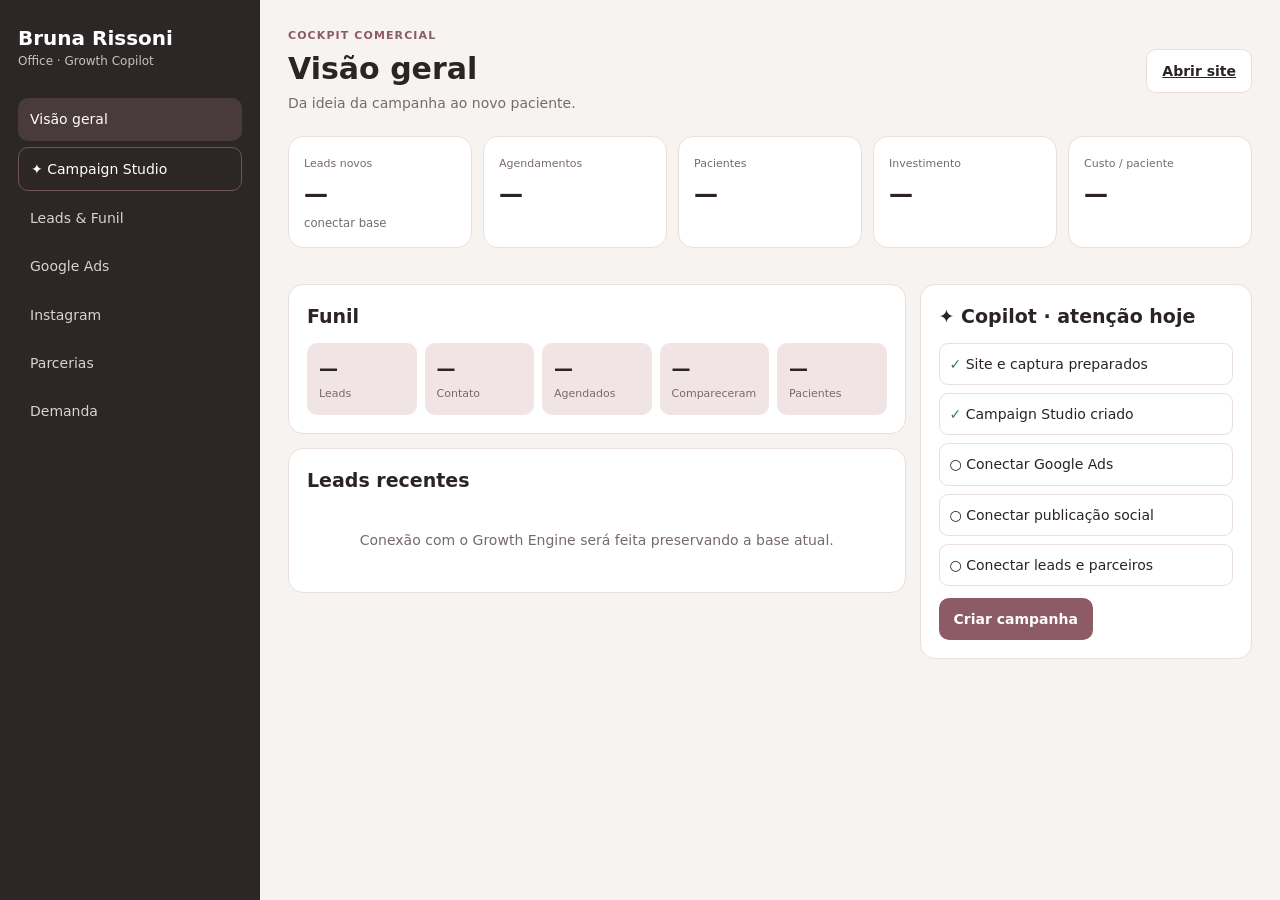
==== office.html @ b515a42c "Add campaign studio for Google Ads and Instagram" ====
<!doctype html><html lang="pt-BR"><head><meta charset="utf-8"><meta name="viewport" content="width=device-width,initial-scale=1"><meta name="robots" content="noindex,nofollow"><title>Bruna Office | Growth Copilot</title><style>:root{--bg:#f7f3f1;--ink:#2b2423;--muted:#766b68;--line:#eadfdb;--accent:#8c5b66;--soft:#f1e4e4;--ok:#3f765c;--dark:#2d2626}*{box-sizing:border-box}body{margin:0;background:var(--bg);color:var(--ink);font:14px/1.45 system-ui,-apple-system,Segoe UI,sans-serif}button,input,select,textarea,a{font:inherit}.layout{display:grid;grid-template-columns:260px 1fr;min-height:100vh}.side{background:var(--dark);color:#fff;padding:24px 18px}.brand{font-size:20px;font-weight:800}.brand small{display:block;color:#cdbfbc;font-size:12px;font-weight:500}.nav{display:grid;gap:6px;margin-top:28px}.nav button{border:0;background:transparent;color:#ddd1ce;text-align:left;padding:11px 12px;border-radius:10px;cursor:pointer}.nav button.active,.nav button:hover{background:#493b3d;color:#fff}.nav .ai{border:1px solid #6d5359;color:#fff}.main{padding:28px;min-width:0}.top{display:flex;justify-content:space-between;gap:16px;align-items:center}.eyebrow{color:var(--accent);font-size:11px;font-weight:800;text-transform:uppercase;letter-spacing:.1em}h1{font-size:30px;margin:3px 0}h2{font-size:19px;margin:0 0 12px}h3{font-size:15px;margin:0 0 7px}.muted{color:var(--muted)}.btn{border:0;border-radius:10px;background:var(--accent);color:#fff;padding:11px 15px;font-weight:750;cursor:pointer}.btn.secondary{background:#fff;color:var(--ink);border:1px solid var(--line)}.btn:disabled{opacity:.5}.tab{display:none}.tab.active{display:block}.cards{display:grid;grid-template-columns:repeat(5,1fr);gap:11px;margin:22px 0}.card,.panel{background:#fff;border:1px solid var(--line);border-radius:15px}.card{padding:15px}.card span{font-size:11px;color:var(--muted)}.card strong{display:block;font-size:24px;margin-top:5px}.panel{padding:18px;margin:14px 0}.grid{display:grid;grid-template-columns:1.3fr .7fr;gap:14px}.funnel{display:grid;grid-template-columns:repeat(5,1fr);gap:8px}.stage{background:var(--soft);padding:12px;border-radius:10px}.stage strong{display:block;font-size:19px}.stage span{font-size:11px;color:var(--muted)}.check{display:grid;gap:8px}.check div{padding:10px;border:1px solid var(--line);border-radius:9px}.check b{color:var(--ok)}.actions{display:flex;gap:8px;flex-wrap:wrap;margin-top:12px}.hero{padding:22px;border-radius:17px;background:#352d2d;color:#fff;margin:22px 0 14px}.hero h2{font-size:26px;margin:5px 0}.hero p{color:#d8cecc;max-width:850px}.quick{display:grid;grid-template-columns:repeat(3,1fr);gap:10px}.quick button{padding:15px;text-align:left;background:#fff;border:1px solid var(--line);border-radius:12px;cursor:pointer}.quick button:hover{border-color:var(--accent)}.quick strong,.quick span{display:block}.quick span{font-size:11px;color:var(--muted);margin-top:4px}.formgrid{display:grid;grid-template-columns:1fr 1fr;gap:10px}.formgrid label{font-size:11px;color:var(--muted)}input,select,textarea{width:100%;margin-top:4px;padding:10px;border:1px solid var(--line);border-radius:8px;background:#fff}textarea{min-height:82px}.output{display:none;margin-top:14px}.output.show{display:block}.plan{display:grid;grid-template-columns:repeat(3,1fr);gap:9px}.plan>div{padding:12px;border:1px solid var(--line);border-radius:10px}.plan small{display:block;color:var(--muted)}.notice{padding:11px;border-left:3px solid var(--accent);background:#faf6f5;margin-top:12px}.channel-grid{display:grid;grid-template-columns:1fr 1fr;gap:14px}.channel{border:1px solid var(--line);border-radius:14px;padding:16px;background:#fff}.channel .icon{font-size:24px}.creative-preview{aspect-ratio:1/1;border-radius:15px;background:linear-gradient(145deg,#f3dfdf,#fff8f5);display:grid;place-items:center;padding:28px;text-align:center;margin-top:12px;border:1px solid #e5d4d1}.creative-preview strong{font-family:Georgia,serif;font-size:28px;color:#69494f}.creative-preview small{display:block;margin-top:10px;color:#7d6765}.formats{display:flex;gap:7px;flex-wrap:wrap;margin:10px 0}.pill{padding:6px 9px;background:var(--soft);border-radius:999px;font-size:11px}.table{overflow:auto}.table table{width:100%;border-collapse:collapse;min-width:680px}.table th,.table td{text-align:left;padding:10px 7px;border-bottom:1px solid var(--line);font-size:12px}.table th{font-size:10px;text-transform:uppercase;color:var(--muted)}.empty{text-align:center;color:var(--muted);padding:24px}.guard{font-size:11px;color:var(--muted);margin-top:9px}@media(max-width:900px){.layout{grid-template-columns:1fr}.side{padding:15px}.nav{grid-template-columns:repeat(3,1fr);margin-top:14px}.main{padding:18px}.cards{grid-template-columns:repeat(2,1fr)}.grid,.channel-grid{grid-template-columns:1fr}.funnel,.quick{grid-template-columns:repeat(2,1fr)}}@media(max-width:520px){.nav,.quick,.formgrid,.plan,.cards{grid-template-columns:1fr}.top{align-items:flex-start;flex-direction:column}}</style></head><body><div class="layout"><aside class="side"><div class="brand">Bruna Rissoni<small>Office · Growth Copilot</small></div><nav class="nav"><button class="active" data-tab="overview">Visão geral</button><button class="ai" data-tab="studio">✦ Campaign Studio</button><button data-tab="leads">Leads & Funil</button><button data-tab="ads">Google Ads</button><button data-tab="social">Instagram</button><button data-tab="partners">Parcerias</button><button data-tab="demand">Demanda</button></nav></aside><main class="main"><header class="top"><div><div class="eyebrow">Cockpit comercial</div><h1 id="title">Visão geral</h1><div class="muted">Da ideia da campanha ao novo paciente.</div></div><a class="btn secondary" href="/">Abrir site</a></header><section id="overview" class="tab active"><div class="cards"><div class="card"><span>Leads novos</span><strong>—</strong><small class="muted">conectar base</small></div><div class="card"><span>Agendamentos</span><strong>—</strong></div><div class="card"><span>Pacientes</span><strong>—</strong></div><div class="card"><span>Investimento</span><strong>—</strong></div><div class="card"><span>Custo / paciente</span><strong>—</strong></div></div><div class="grid"><div><section class="panel"><h2>Funil</h2><div class="funnel"><div class="stage"><strong>—</strong><span>Leads</span></div><div class="stage"><strong>—</strong><span>Contato</span></div><div class="stage"><strong>—</strong><span>Agendados</span></div><div class="stage"><strong>—</strong><span>Compareceram</span></div><div class="stage"><strong>—</strong><span>Pacientes</span></div></div></section><section class="panel"><h2>Leads recentes</h2><div class="empty">Conexão com o Growth Engine será feita preservando a base atual.</div></section></div><aside><section class="panel"><h2>✦ Copilot · atenção hoje</h2><div class="check"><div><b>✓</b> Site e captura preparados</div><div><b>✓</b> Campaign Studio criado</div><div>○ Conectar Google Ads</div><div>○ Conectar publicação social</div><div>○ Conectar leads e parceiros</div></div><div class="actions"><button class="btn" data-go="studio">Criar campanha</button></div></section></aside></div></section><section id="studio" class="tab"><div class="hero"><div class="eyebrow">MODO aplicada ao consultório</div><h2>Bruna diz o que quer. O Office prepara a campanha inteira.</h2><p>Um único briefing gera a estratégia para Google Search e o pacote criativo para Instagram. Ela revisa tudo em linguagem simples antes de publicar.</p></div><div class="quick"><button data-template="patients"><strong>Quero novos pacientes</strong><span>Aquisição local contínua.</span></button><button data-template="slots"><strong>Quero preencher a agenda</strong><span>Campanha para horários disponíveis.</span></button><button data-template="authority"><strong>Quero fortalecer minha presença</strong><span>Conteúdo e criativos para Instagram.</span></button></div><section class="panel"><h2>1. Conte ao Copilot o objetivo</h2><div class="formgrid"><label>Objetivo<select id="goal"><option>Conseguir novos pacientes</option><option>Gerar pedidos de agendamento</option><option>Preencher horários disponíveis</option><option>Fortalecer presença no Instagram</option></select></label><label>Serviço<select id="service"><option>Acupuntura em Santos</option><option>Atendimento integrativo</option><option>Saúde da Mulher</option></select></label><label>Orçamento Google Ads por dia<input id="budget" type="number" min="5" value="30"></label><label>Região<input value="Santos - SP" readonly></label><label style="grid-column:1/-1">Contexto opcional<textarea id="context" placeholder="Ex.: quero ocupar terça e quinta à tarde; quero divulgar avaliação; quero conteúdo educativo esta semana..."></textarea></label></div><div class="actions"><button class="btn" id="generate">✦ Preparar campanha completa</button></div><div class="output" id="output"><div class="channel-grid"><article class="channel"><div class="icon">G</div><h2>Google Search</h2><div class="plan"><div><small>Estrutura</small><strong>3 grupos por intenção</strong></div><div><small>Região</small><strong>Santos</strong></div><div><small>Orçamento</small><strong id="outBudget">R$ 30/dia</strong></div></div><h3 style="margin-top:14px">Sugestão inicial</h3><div class="check"><div><b>Grupo 1</b> · acupuntura Santos / acupunturista Santos</div><div><b>Grupo 2</b> · consulta / agendamento de acupuntura</div><div><b>Grupo 3</b> · intenção local “perto de mim”</div><div>Negativas iniciais + revisão de termos antes de escalar</div></div><div class="notice"><strong>Anúncio sugerido:</strong><br>Acupuntura em Santos | Atendimento com Bruna Rissoni<br><span class="muted">Atendimento presencial, individualizado e acolhedor. Fale pelo WhatsApp e consulte horários.</span></div><div class="actions"><button class="btn secondary" disabled>Conectar Google Ads para publicar</button></div></article><article class="channel"><div class="icon">◎</div><h2>Instagram Creative Pack</h2><div class="formats"><span class="pill">Feed 1080×1080</span><span class="pill">Story 1080×1920</span><span class="pill">Reels cover</span><span class="pill">Legenda</span></div><div class="creative-preview"><div><strong id="creativeTitle">Seu cuidado merece atenção por inteiro.</strong><small>Bruna Rissoni · Acupuntura e Fisioterapia · Santos</small></div></div><h3 style="margin-top:14px">Legenda sugerida</h3><p id="caption">Um cuidado individualizado começa pela escuta. Conheça o atendimento presencial de acupuntura em Santos e fale comigo para saber sobre horários.</p><div class="actions"><button class="btn secondary" id="regen">Gerar outra ideia</button><button class="btn secondary" disabled>Gerar imagem com IA</button><button class="btn secondary" disabled>Publicar no Instagram</button></div><div class="guard">Geração/publicação será conectada ao provedor de imagem e à conta social. Nenhuma peça é publicada automaticamente sem revisão.</div></article></div><div class="notice"><b>Pré-voo:</b> linguagem sem promessa de cura; localização definida; CTA e landing preparados; conversões e contas externas ainda precisam ser conectadas antes de publicação.</div></div></section></section><section id="leads" class="tab"><div class="cards"><div class="card"><span>Novo</span><strong>—</strong></div><div class="card"><span>Contato</span><strong>—</strong></div><div class="card"><span>Agendado</span><strong>—</strong></div><div class="card"><span>Compareceu</span><strong>—</strong></div><div class="card"><span>Paciente</span><strong>—</strong></div></div><div class="panel"><h2>Leads & Funil</h2><div class="table"><table><thead><tr><th>Lead</th><th>Origem</th><th>Campanha</th><th>Entrada</th><th>Status</th><th>Ação</th></tr></thead><tbody><tr><td colspan="6" class="empty">Próxima conexão: base atual + novos formulários do site.</td></tr></tbody></table></div></div></section><section id="ads" class="tab"><div class="panel"><h2>Google Ads</h2><p class="muted">Criação assistida, campanhas, grupos, palavras-chave, negativas, anúncios, orçamento, termos de pesquisa e conversões.</p><div class="actions"><button class="btn" data-go="studio">Criar campanha com Copilot</button><button class="btn secondary" disabled>Conectar Google Ads</button></div><div class="empty">Nenhuma conta conectada ainda — sem métricas inventadas.</div></div></section><section id="social" class="tab"><div class="panel"><h2>Instagram Studio</h2><p class="muted">Planejamento e geração de peças para feed, stories e capas de Reels, com copy, CTA e variações.</p><div class="quick"><button data-go="studio"><strong>Criar campanha</strong><span>Google + Instagram no mesmo briefing.</span></button><button data-go="studio"><strong>Criar conteúdo</strong><span>Peça educativa ou institucional.</span></button><button data-go="studio"><strong>Preencher agenda</strong><span>Criativos orientados a disponibilidade.</span></button></div><div class="notice">Próxima conexão: geração real de imagem + publicação social. O Studio já separa criação, revisão e publicação para a Bruna manter controle.</div></div></section><section id="partners" class="tab"><div class="panel"><h2>Parcerias locais</h2><p class="muted">Preservaremos o canal que já funcionou: descoberta, contato, resposta, reunião e parceria ativa.</p><div class="empty">Próxima conexão: base existente de parceiros.</div></div></section><section id="demand" class="tab"><div class="panel"><h2>Demand Intelligence</h2><p class="muted">Sinais agregados orientam Search, conteúdo e páginas sem identificar pessoas por condições de saúde.</p><div class="check"><div><b>Alta intenção</b> · acupuntura Santos</div><div><b>Alta intenção</b> · acupunturista Santos</div><div><b>Comercial</b> · consulta acupuntura Santos</div><div><b>Local</b> · acupunturista perto de mim</div></div></div></section></main></div><script>const labels={overview:'Visão geral',studio:'Campaign Studio',leads:'Leads & Funil',ads:'Google Ads',social:'Instagram Studio',partners:'Parcerias',demand:'Demand Intelligence'};function go(id){document.querySelectorAll('[data-tab]').forEach(x=>x.classList.toggle('active',x.dataset.tab===id));document.querySelectorAll('.tab').forEach(x=>x.classList.toggle('active',x.id===id));document.getElementById('title').textContent=labels[id]||id;scrollTo(0,0)}document.querySelectorAll('[data-tab]').forEach(b=>b.onclick=()=>go(b.dataset.tab));document.querySelectorAll('[data-go]').forEach(b=>b.onclick=()=>go(b.dataset.go));document.querySelectorAll('[data-template]').forEach(b=>b.onclick=()=>{go('studio');const t=b.dataset.template;if(t==='slots')document.getElementById('goal').selectedIndex=2;if(t==='authority')document.getElementById('goal').selectedIndex=3});document.getElementById('generate').onclick=()=>{document.getElementById('outBudget').textContent='R$ '+(document.getElementById('budget').value||30)+'/dia';document.getElementById('output').classList.add('show');document.getElementById('output').scrollIntoView({behavior:'smooth'})};const ideas=[['Seu cuidado merece atenção por inteiro.','Um cuidado individualizado começa pela escuta. Conheça o atendimento presencial de acupuntura em Santos e fale comigo para saber sobre horários.'],['Mais equilíbrio começa com um cuidado individual.','Acupuntura e recursos da Medicina Tradicional Chinesa em um atendimento pensado para cada pessoa. Atendimento presencial em Santos.'],['Um momento de cuidado para você.','Há mais de 15 anos unindo Fisioterapia e Medicina Tradicional Chinesa em Santos. Entre em contato e consulte a agenda.']];let i=0;document.getElementById('regen').onclick=()=>{i=(i+1)%ideas.length;document.getElementById('creativeTitle').textContent=ideas[i][0];document.getElementById('caption').textContent=ideas[i][1]};</script></body></html>
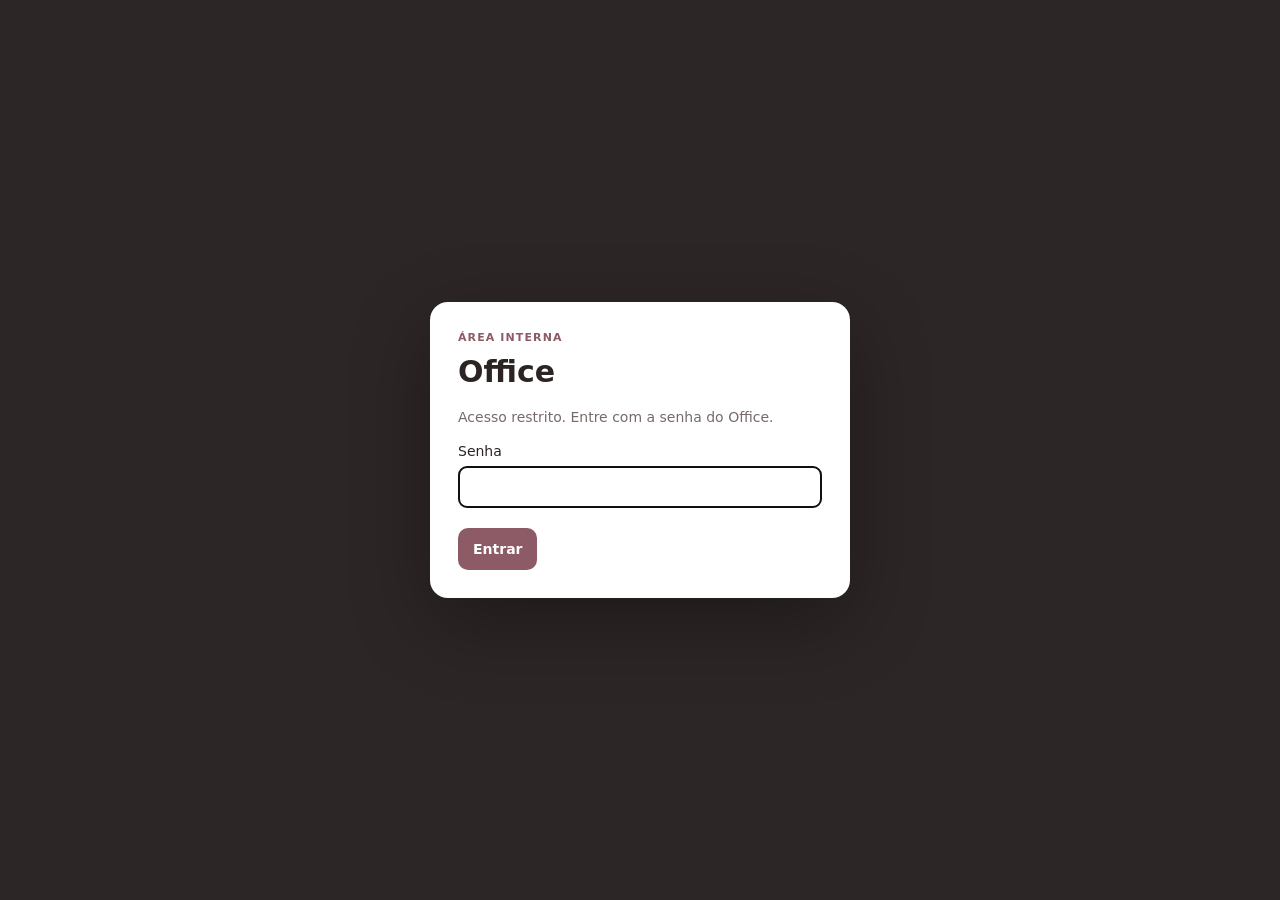
==== commit eee14b59: "Protect new Office with password gate" ====
--- a/office.html
+++ b/office.html
@@ -1 +1 @@
-<!doctype html><html lang="pt-BR"><head><meta charset="utf-8"><meta name="viewport" content="width=device-width,initial-scale=1"><meta name="robots" content="noindex,nofollow"><title>Bruna Office | Growth Copilot</title><style>:root{--bg:#f7f3f1;--ink:#2b2423;--muted:#766b68;--line:#eadfdb;--accent:#8c5b66;--soft:#f1e4e4;--ok:#3f765c;--dark:#2d2626}*{box-sizing:border-box}body{margin:0;background:var(--bg);color:var(--ink);font:14px/1.45 system-ui,-apple-system,Segoe UI,sans-serif}button,input,select,textarea,a{font:inherit}.layout{display:grid;grid-template-columns:260px 1fr;min-height:100vh}.side{background:var(--dark);color:#fff;padding:24px 18px}.brand{font-size:20px;font-weight:800}.brand small{display:block;color:#cdbfbc;font-size:12px;font-weight:500}.nav{display:grid;gap:6px;margin-top:28px}.nav button{border:0;background:transparent;color:#ddd1ce;text-align:left;padding:11px 12px;border-radius:10px;cursor:pointer}.nav button.active,.nav button:hover{background:#493b3d;color:#fff}.nav .ai{border:1px solid #6d5359;color:#fff}.main{padding:28px;min-width:0}.top{display:flex;justify-content:space-between;gap:16px;align-items:center}.eyebrow{color:var(--accent);font-size:11px;font-weight:800;text-transform:uppercase;letter-spacing:.1em}h1{font-size:30px;margin:3px 0}h2{font-size:19px;margin:0 0 12px}h3{font-size:15px;margin:0 0 7px}.muted{color:var(--muted)}.btn{border:0;border-radius:10px;background:var(--accent);color:#fff;padding:11px 15px;font-weight:750;cursor:pointer}.btn.secondary{background:#fff;color:var(--ink);border:1px solid var(--line)}.btn:disabled{opacity:.5}.tab{display:none}.tab.active{display:block}.cards{display:grid;grid-template-columns:repeat(5,1fr);gap:11px;margin:22px 0}.card,.panel{background:#fff;border:1px solid var(--line);border-radius:15px}.card{padding:15px}.card span{font-size:11px;color:var(--muted)}.card strong{display:block;font-size:24px;margin-top:5px}.panel{padding:18px;margin:14px 0}.grid{display:grid;grid-template-columns:1.3fr .7fr;gap:14px}.funnel{display:grid;grid-template-columns:repeat(5,1fr);gap:8px}.stage{background:var(--soft);padding:12px;border-radius:10px}.stage strong{display:block;font-size:19px}.stage span{font-size:11px;color:var(--muted)}.check{display:grid;gap:8px}.check div{padding:10px;border:1px solid var(--line);border-radius:9px}.check b{color:var(--ok)}.actions{display:flex;gap:8px;flex-wrap:wrap;margin-top:12px}.hero{padding:22px;border-radius:17px;background:#352d2d;color:#fff;margin:22px 0 14px}.hero h2{font-size:26px;margin:5px 0}.hero p{color:#d8cecc;max-width:850px}.quick{display:grid;grid-template-columns:repeat(3,1fr);gap:10px}.quick button{padding:15px;text-align:left;background:#fff;border:1px solid var(--line);border-radius:12px;cursor:pointer}.quick button:hover{border-color:var(--accent)}.quick strong,.quick span{display:block}.quick span{font-size:11px;color:var(--muted);margin-top:4px}.formgrid{display:grid;grid-template-columns:1fr 1fr;gap:10px}.formgrid label{font-size:11px;color:var(--muted)}input,select,textarea{width:100%;margin-top:4px;padding:10px;border:1px solid var(--line);border-radius:8px;background:#fff}textarea{min-height:82px}.output{display:none;margin-top:14px}.output.show{display:block}.plan{display:grid;grid-template-columns:repeat(3,1fr);gap:9px}.plan>div{padding:12px;border:1px solid var(--line);border-radius:10px}.plan small{display:block;color:var(--muted)}.notice{padding:11px;border-left:3px solid var(--accent);background:#faf6f5;margin-top:12px}.channel-grid{display:grid;grid-template-columns:1fr 1fr;gap:14px}.channel{border:1px solid var(--line);border-radius:14px;padding:16px;background:#fff}.channel .icon{font-size:24px}.creative-preview{aspect-ratio:1/1;border-radius:15px;background:linear-gradient(145deg,#f3dfdf,#fff8f5);display:grid;place-items:center;padding:28px;text-align:center;margin-top:12px;border:1px solid #e5d4d1}.creative-preview strong{font-family:Georgia,serif;font-size:28px;color:#69494f}.creative-preview small{display:block;margin-top:10px;color:#7d6765}.formats{display:flex;gap:7px;flex-wrap:wrap;margin:10px 0}.pill{padding:6px 9px;background:var(--soft);border-radius:999px;font-size:11px}.table{overflow:auto}.table table{width:100%;border-collapse:collapse;min-width:680px}.table th,.table td{text-align:left;padding:10px 7px;border-bottom:1px solid var(--line);font-size:12px}.table th{font-size:10px;text-transform:uppercase;color:var(--muted)}.empty{text-align:center;color:var(--muted);padding:24px}.guard{font-size:11px;color:var(--muted);margin-top:9px}@media(max-width:900px){.layout{grid-template-columns:1fr}.side{padding:15px}.nav{grid-template-columns:repeat(3,1fr);margin-top:14px}.main{padding:18px}.cards{grid-template-columns:repeat(2,1fr)}.grid,.channel-grid{grid-template-columns:1fr}.funnel,.quick{grid-template-columns:repeat(2,1fr)}}@media(max-width:520px){.nav,.quick,.formgrid,.plan,.cards{grid-template-columns:1fr}.top{align-items:flex-start;flex-direction:column}}</style></head><body><div class="layout"><aside class="side"><div class="brand">Bruna Rissoni<small>Office · Growth Copilot</small></div><nav class="nav"><button class="active" data-tab="overview">Visão geral</button><button class="ai" data-tab="studio">✦ Campaign Studio</button><button data-tab="leads">Leads & Funil</button><button data-tab="ads">Google Ads</button><button data-tab="social">Instagram</button><button data-tab="partners">Parcerias</button><button data-tab="demand">Demanda</button></nav></aside><main class="main"><header class="top"><div><div class="eyebrow">Cockpit comercial</div><h1 id="title">Visão geral</h1><div class="muted">Da ideia da campanha ao novo paciente.</div></div><a class="btn secondary" href="/">Abrir site</a></header><section id="overview" class="tab active"><div class="cards"><div class="card"><span>Leads novos</span><strong>—</strong><small class="muted">conectar base</small></div><div class="card"><span>Agendamentos</span><strong>—</strong></div><div class="card"><span>Pacientes</span><strong>—</strong></div><div class="card"><span>Investimento</span><strong>—</strong></div><div class="card"><span>Custo / paciente</span><strong>—</strong></div></div><div class="grid"><div><section class="panel"><h2>Funil</h2><div class="funnel"><div class="stage"><strong>—</strong><span>Leads</span></div><div class="stage"><strong>—</strong><span>Contato</span></div><div class="stage"><strong>—</strong><span>Agendados</span></div><div class="stage"><strong>—</strong><span>Compareceram</span></div><div class="stage"><strong>—</strong><span>Pacientes</span></div></div></section><section class="panel"><h2>Leads recentes</h2><div class="empty">Conexão com o Growth Engine será feita preservando a base atual.</div></section></div><aside><section class="panel"><h2>✦ Copilot · atenção hoje</h2><div class="check"><div><b>✓</b> Site e captura preparados</div><div><b>✓</b> Campaign Studio criado</div><div>○ Conectar Google Ads</div><div>○ Conectar publicação social</div><div>○ Conectar leads e parceiros</div></div><div class="actions"><button class="btn" data-go="studio">Criar campanha</button></div></section></aside></div></section><section id="studio" class="tab"><div class="hero"><div class="eyebrow">MODO aplicada ao consultório</div><h2>Bruna diz o que quer. O Office prepara a campanha inteira.</h2><p>Um único briefing gera a estratégia para Google Search e o pacote criativo para Instagram. Ela revisa tudo em linguagem simples antes de publicar.</p></div><div class="quick"><button data-template="patients"><strong>Quero novos pacientes</strong><span>Aquisição local contínua.</span></button><button data-template="slots"><strong>Quero preencher a agenda</strong><span>Campanha para horários disponíveis.</span></button><button data-template="authority"><strong>Quero fortalecer minha presença</strong><span>Conteúdo e criativos para Instagram.</span></button></div><section class="panel"><h2>1. Conte ao Copilot o objetivo</h2><div class="formgrid"><label>Objetivo<select id="goal"><option>Conseguir novos pacientes</option><option>Gerar pedidos de agendamento</option><option>Preencher horários disponíveis</option><option>Fortalecer presença no Instagram</option></select></label><label>Serviço<select id="service"><option>Acupuntura em Santos</option><option>Atendimento integrativo</option><option>Saúde da Mulher</option></select></label><label>Orçamento Google Ads por dia<input id="budget" type="number" min="5" value="30"></label><label>Região<input value="Santos - SP" readonly></label><label style="grid-column:1/-1">Contexto opcional<textarea id="context" placeholder="Ex.: quero ocupar terça e quinta à tarde; quero divulgar avaliação; quero conteúdo educativo esta semana..."></textarea></label></div><div class="actions"><button class="btn" id="generate">✦ Preparar campanha completa</button></div><div class="output" id="output"><div class="channel-grid"><article class="channel"><div class="icon">G</div><h2>Google Search</h2><div class="plan"><div><small>Estrutura</small><strong>3 grupos por intenção</strong></div><div><small>Região</small><strong>Santos</strong></div><div><small>Orçamento</small><strong id="outBudget">R$ 30/dia</strong></div></div><h3 style="margin-top:14px">Sugestão inicial</h3><div class="check"><div><b>Grupo 1</b> · acupuntura Santos / acupunturista Santos</div><div><b>Grupo 2</b> · consulta / agendamento de acupuntura</div><div><b>Grupo 3</b> · intenção local “perto de mim”</div><div>Negativas iniciais + revisão de termos antes de escalar</div></div><div class="notice"><strong>Anúncio sugerido:</strong><br>Acupuntura em Santos | Atendimento com Bruna Rissoni<br><span class="muted">Atendimento presencial, individualizado e acolhedor. Fale pelo WhatsApp e consulte horários.</span></div><div class="actions"><button class="btn secondary" disabled>Conectar Google Ads para publicar</button></div></article><article class="channel"><div class="icon">◎</div><h2>Instagram Creative Pack</h2><div class="formats"><span class="pill">Feed 1080×1080</span><span class="pill">Story 1080×1920</span><span class="pill">Reels cover</span><span class="pill">Legenda</span></div><div class="creative-preview"><div><strong id="creativeTitle">Seu cuidado merece atenção por inteiro.</strong><small>Bruna Rissoni · Acupuntura e Fisioterapia · Santos</small></div></div><h3 style="margin-top:14px">Legenda sugerida</h3><p id="caption">Um cuidado individualizado começa pela escuta. Conheça o atendimento presencial de acupuntura em Santos e fale comigo para saber sobre horários.</p><div class="actions"><button class="btn secondary" id="regen">Gerar outra ideia</button><button class="btn secondary" disabled>Gerar imagem com IA</button><button class="btn secondary" disabled>Publicar no Instagram</button></div><div class="guard">Geração/publicação será conectada ao provedor de imagem e à conta social. Nenhuma peça é publicada automaticamente sem revisão.</div></article></div><div class="notice"><b>Pré-voo:</b> linguagem sem promessa de cura; localização definida; CTA e landing preparados; conversões e contas externas ainda precisam ser conectadas antes de publicação.</div></div></section></section><section id="leads" class="tab"><div class="cards"><div class="card"><span>Novo</span><strong>—</strong></div><div class="card"><span>Contato</span><strong>—</strong></div><div class="card"><span>Agendado</span><strong>—</strong></div><div class="card"><span>Compareceu</span><strong>—</strong></div><div class="card"><span>Paciente</span><strong>—</strong></div></div><div class="panel"><h2>Leads & Funil</h2><div class="table"><table><thead><tr><th>Lead</th><th>Origem</th><th>Campanha</th><th>Entrada</th><th>Status</th><th>Ação</th></tr></thead><tbody><tr><td colspan="6" class="empty">Próxima conexão: base atual + novos formulários do site.</td></tr></tbody></table></div></div></section><section id="ads" class="tab"><div class="panel"><h2>Google Ads</h2><p class="muted">Criação assistida, campanhas, grupos, palavras-chave, negativas, anúncios, orçamento, termos de pesquisa e conversões.</p><div class="actions"><button class="btn" data-go="studio">Criar campanha com Copilot</button><button class="btn secondary" disabled>Conectar Google Ads</button></div><div class="empty">Nenhuma conta conectada ainda — sem métricas inventadas.</div></div></section><section id="social" class="tab"><div class="panel"><h2>Instagram Studio</h2><p class="muted">Planejamento e geração de peças para feed, stories e capas de Reels, com copy, CTA e variações.</p><div class="quick"><button data-go="studio"><strong>Criar campanha</strong><span>Google + Instagram no mesmo briefing.</span></button><button data-go="studio"><strong>Criar conteúdo</strong><span>Peça educativa ou institucional.</span></button><button data-go="studio"><strong>Preencher agenda</strong><span>Criativos orientados a disponibilidade.</span></button></div><div class="notice">Próxima conexão: geração real de imagem + publicação social. O Studio já separa criação, revisão e publicação para a Bruna manter controle.</div></div></section><section id="partners" class="tab"><div class="panel"><h2>Parcerias locais</h2><p class="muted">Preservaremos o canal que já funcionou: descoberta, contato, resposta, reunião e parceria ativa.</p><div class="empty">Próxima conexão: base existente de parceiros.</div></div></section><section id="demand" class="tab"><div class="panel"><h2>Demand Intelligence</h2><p class="muted">Sinais agregados orientam Search, conteúdo e páginas sem identificar pessoas por condições de saúde.</p><div class="check"><div><b>Alta intenção</b> · acupuntura Santos</div><div><b>Alta intenção</b> · acupunturista Santos</div><div><b>Comercial</b> · consulta acupuntura Santos</div><div><b>Local</b> · acupunturista perto de mim</div></div></div></section></main></div><script>const labels={overview:'Visão geral',studio:'Campaign Studio',leads:'Leads & Funil',ads:'Google Ads',social:'Instagram Studio',partners:'Parcerias',demand:'Demand Intelligence'};function go(id){document.querySelectorAll('[data-tab]').forEach(x=>x.classList.toggle('active',x.dataset.tab===id));document.querySelectorAll('.tab').forEach(x=>x.classList.toggle('active',x.id===id));document.getElementById('title').textContent=labels[id]||id;scrollTo(0,0)}document.querySelectorAll('[data-tab]').forEach(b=>b.onclick=()=>go(b.dataset.tab));document.querySelectorAll('[data-go]').forEach(b=>b.onclick=()=>go(b.dataset.go));document.querySelectorAll('[data-template]').forEach(b=>b.onclick=()=>{go('studio');const t=b.dataset.template;if(t==='slots')document.getElementById('goal').selectedIndex=2;if(t==='authority')document.getElementById('goal').selectedIndex=3});document.getElementById('generate').onclick=()=>{document.getElementById('outBudget').textContent='R$ '+(document.getElementById('budget').value||30)+'/dia';document.getElementById('output').classList.add('show');document.getElementById('output').scrollIntoView({behavior:'smooth'})};const ideas=[['Seu cuidado merece atenção por inteiro.','Um cuidado individualizado começa pela escuta. Conheça o atendimento presencial de acupuntura em Santos e fale comigo para saber sobre horários.'],['Mais equilíbrio começa com um cuidado individual.','Acupuntura e recursos da Medicina Tradicional Chinesa em um atendimento pensado para cada pessoa. Atendimento presencial em Santos.'],['Um momento de cuidado para você.','Há mais de 15 anos unindo Fisioterapia e Medicina Tradicional Chinesa em Santos. Entre em contato e consulte a agenda.']];let i=0;document.getElementById('regen').onclick=()=>{i=(i+1)%ideas.length;document.getElementById('creativeTitle').textContent=ideas[i][0];document.getElementById('caption').textContent=ideas[i][1]};</script></body></html>+<!doctype html><html lang="pt-BR"><head><meta charset="utf-8"><meta name="viewport" content="width=device-width,initial-scale=1"><meta name="robots" content="noindex,nofollow"><title>Bruna Office | Growth Copilot</title><style>:root{--bg:#f7f3f1;--ink:#2b2423;--muted:#766b68;--line:#eadfdb;--accent:#8c5b66;--soft:#f1e4e4;--ok:#3f765c;--dark:#2d2626}*{box-sizing:border-box}body{margin:0;background:var(--bg);color:var(--ink);font:14px/1.45 system-ui,-apple-system,Segoe UI,sans-serif}button,input,select,textarea,a{font:inherit}.layout{display:grid;grid-template-columns:260px 1fr;min-height:100vh}.side{background:var(--dark);color:#fff;padding:24px 18px}.brand{font-size:20px;font-weight:800}.brand small{display:block;color:#cdbfbc;font-size:12px;font-weight:500}.nav{display:grid;gap:6px;margin-top:28px}.nav button{border:0;background:transparent;color:#ddd1ce;text-align:left;padding:11px 12px;border-radius:10px;cursor:pointer}.nav button.active,.nav button:hover{background:#493b3d;color:#fff}.nav .ai{border:1px solid #6d5359;color:#fff}.main{padding:28px;min-width:0}.top{display:flex;justify-content:space-between;gap:16px;align-items:center}.eyebrow{color:var(--accent);font-size:11px;font-weight:800;text-transform:uppercase;letter-spacing:.1em}h1{font-size:30px;margin:3px 0}h2{font-size:19px;margin:0 0 12px}h3{font-size:15px;margin:0 0 7px}.muted{color:var(--muted)}.btn{border:0;border-radius:10px;background:var(--accent);color:#fff;padding:11px 15px;font-weight:750;cursor:pointer}.btn.secondary{background:#fff;color:var(--ink);border:1px solid var(--line)}.btn:disabled{opacity:.5}.tab{display:none}.tab.active{display:block}.cards{display:grid;grid-template-columns:repeat(5,1fr);gap:11px;margin:22px 0}.card,.panel{background:#fff;border:1px solid var(--line);border-radius:15px}.card{padding:15px}.card span{font-size:11px;color:var(--muted)}.card strong{display:block;font-size:24px;margin-top:5px}.panel{padding:18px;margin:14px 0}.grid{display:grid;grid-template-columns:1.3fr .7fr;gap:14px}.funnel{display:grid;grid-template-columns:repeat(5,1fr);gap:8px}.stage{background:var(--soft);padding:12px;border-radius:10px}.stage strong{display:block;font-size:19px}.stage span{font-size:11px;color:var(--muted)}.check{display:grid;gap:8px}.check div{padding:10px;border:1px solid var(--line);border-radius:9px}.check b{color:var(--ok)}.actions{display:flex;gap:8px;flex-wrap:wrap;margin-top:12px}.hero{padding:22px;border-radius:17px;background:#352d2d;color:#fff;margin:22px 0 14px}.hero h2{font-size:26px;margin:5px 0}.hero p{color:#d8cecc;max-width:850px}.quick{display:grid;grid-template-columns:repeat(3,1fr);gap:10px}.quick button{padding:15px;text-align:left;background:#fff;border:1px solid var(--line);border-radius:12px;cursor:pointer}.quick button:hover{border-color:var(--accent)}.quick strong,.quick span{display:block}.quick span{font-size:11px;color:var(--muted);margin-top:4px}.formgrid{display:grid;grid-template-columns:1fr 1fr;gap:10px}.formgrid label{font-size:11px;color:var(--muted)}input,select,textarea{width:100%;margin-top:4px;padding:10px;border:1px solid var(--line);border-radius:8px;background:#fff}textarea{min-height:82px}.output{display:none;margin-top:14px}.output.show{display:block}.plan{display:grid;grid-template-columns:repeat(3,1fr);gap:9px}.plan>div{padding:12px;border:1px solid var(--line);border-radius:10px}.plan small{display:block;color:var(--muted)}.notice{padding:11px;border-left:3px solid var(--accent);background:#faf6f5;margin-top:12px}.channel-grid{display:grid;grid-template-columns:1fr 1fr;gap:14px}.channel{border:1px solid var(--line);border-radius:14px;padding:16px;background:#fff}.channel .icon{font-size:24px}.creative-preview{aspect-ratio:1/1;border-radius:15px;background:linear-gradient(145deg,#f3dfdf,#fff8f5);display:grid;place-items:center;padding:28px;text-align:center;margin-top:12px;border:1px solid #e5d4d1}.creative-preview strong{font-family:Georgia,serif;font-size:28px;color:#69494f}.creative-preview small{display:block;margin-top:10px;color:#7d6765}.formats{display:flex;gap:7px;flex-wrap:wrap;margin:10px 0}.pill{padding:6px 9px;background:var(--soft);border-radius:999px;font-size:11px}.table{overflow:auto}.table table{width:100%;border-collapse:collapse;min-width:680px}.table th,.table td{text-align:left;padding:10px 7px;border-bottom:1px solid var(--line);font-size:12px}.table th{font-size:10px;text-transform:uppercase;color:var(--muted)}.empty{text-align:center;color:var(--muted);padding:24px}.guard{font-size:11px;color:var(--muted);margin-top:9px}@media(max-width:900px){.layout{grid-template-columns:1fr}.side{padding:15px}.nav{grid-template-columns:repeat(3,1fr);margin-top:14px}.main{padding:18px}.cards{grid-template-columns:repeat(2,1fr)}.grid,.channel-grid{grid-template-columns:1fr}.funnel,.quick{grid-template-columns:repeat(2,1fr)}}@media(max-width:520px){.nav,.quick,.formgrid,.plan,.cards{grid-template-columns:1fr}.top{align-items:flex-start;flex-direction:column}}.gate{position:fixed;inset:0;z-index:9999;background:#2d2626;display:grid;place-items:center;padding:20px}.gate.hidden{display:none}.loginbox{width:min(420px,100%);background:#fff;border-radius:18px;padding:28px;box-shadow:0 24px 80px #0005}.loginbox h1{margin:4px 0 8px}.loginbox p{color:var(--muted)}.loginbox .error{color:#a33;min-height:20px;font-size:12px}</style></head><body><div id="gate" class="gate"><form id="officeLogin" class="loginbox"><div class="eyebrow">Área interna</div><h1>Office</h1><p>Acesso restrito. Entre com a senha do Office.</p><label>Senha<input id="officePassword" type="password" autocomplete="current-password" required autofocus></label><div id="loginError" class="error"></div><button class="btn" type="submit">Entrar</button></form></div><div class="layout"><aside class="side"><div class="brand">Bruna Rissoni<small>Office · Growth Copilot</small></div><nav class="nav"><button class="active" data-tab="overview">Visão geral</button><button class="ai" data-tab="studio">✦ Campaign Studio</button><button data-tab="leads">Leads & Funil</button><button data-tab="ads">Google Ads</button><button data-tab="social">Instagram</button><button data-tab="partners">Parcerias</button><button data-tab="demand">Demanda</button></nav></aside><main class="main"><header class="top"><div><div class="eyebrow">Cockpit comercial</div><h1 id="title">Visão geral</h1><div class="muted">Da ideia da campanha ao novo paciente.</div></div><a class="btn secondary" href="/">Abrir site</a></header><section id="overview" class="tab active"><div class="cards"><div class="card"><span>Leads novos</span><strong>—</strong><small class="muted">conectar base</small></div><div class="card"><span>Agendamentos</span><strong>—</strong></div><div class="card"><span>Pacientes</span><strong>—</strong></div><div class="card"><span>Investimento</span><strong>—</strong></div><div class="card"><span>Custo / paciente</span><strong>—</strong></div></div><div class="grid"><div><section class="panel"><h2>Funil</h2><div class="funnel"><div class="stage"><strong>—</strong><span>Leads</span></div><div class="stage"><strong>—</strong><span>Contato</span></div><div class="stage"><strong>—</strong><span>Agendados</span></div><div class="stage"><strong>—</strong><span>Compareceram</span></div><div class="stage"><strong>—</strong><span>Pacientes</span></div></div></section><section class="panel"><h2>Leads recentes</h2><div class="empty">Conexão com o Growth Engine será feita preservando a base atual.</div></section></div><aside><section class="panel"><h2>✦ Copilot · atenção hoje</h2><div class="check"><div><b>✓</b> Site e captura preparados</div><div><b>✓</b> Campaign Studio criado</div><div>○ Conectar Google Ads</div><div>○ Conectar publicação social</div><div>○ Conectar leads e parceiros</div></div><div class="actions"><button class="btn" data-go="studio">Criar campanha</button></div></section></aside></div></section><section id="studio" class="tab"><div class="hero"><div class="eyebrow">MODO aplicada ao consultório</div><h2>Bruna diz o que quer. O Office prepara a campanha inteira.</h2><p>Um único briefing gera a estratégia para Google Search e o pacote criativo para Instagram. Ela revisa tudo em linguagem simples antes de publicar.</p></div><div class="quick"><button data-template="patients"><strong>Quero novos pacientes</strong><span>Aquisição local contínua.</span></button><button data-template="slots"><strong>Quero preencher a agenda</strong><span>Campanha para horários disponíveis.</span></button><button data-template="authority"><strong>Quero fortalecer minha presença</strong><span>Conteúdo e criativos para Instagram.</span></button></div><section class="panel"><h2>1. Conte ao Copilot o objetivo</h2><div class="formgrid"><label>Objetivo<select id="goal"><option>Conseguir novos pacientes</option><option>Gerar pedidos de agendamento</option><option>Preencher horários disponíveis</option><option>Fortalecer presença no Instagram</option></select></label><label>Serviço<select id="service"><option>Acupuntura em Santos</option><option>Atendimento integrativo</option><option>Saúde da Mulher</option></select></label><label>Orçamento Google Ads por dia<input id="budget" type="number" min="5" value="30"></label><label>Região<input value="Santos - SP" readonly></label><label style="grid-column:1/-1">Contexto opcional<textarea id="context" placeholder="Ex.: quero ocupar terça e quinta à tarde; quero divulgar avaliação; quero conteúdo educativo esta semana..."></textarea></label></div><div class="actions"><button class="btn" id="generate">✦ Preparar campanha completa</button></div><div class="output" id="output"><div class="channel-grid"><article class="channel"><div class="icon">G</div><h2>Google Search</h2><div class="plan"><div><small>Estrutura</small><strong>3 grupos por intenção</strong></div><div><small>Região</small><strong>Santos</strong></div><div><small>Orçamento</small><strong id="outBudget">R$ 30/dia</strong></div></div><h3 style="margin-top:14px">Sugestão inicial</h3><div class="check"><div><b>Grupo 1</b> · acupuntura Santos / acupunturista Santos</div><div><b>Grupo 2</b> · consulta / agendamento de acupuntura</div><div><b>Grupo 3</b> · intenção local “perto de mim”</div><div>Negativas iniciais + revisão de termos antes de escalar</div></div><div class="notice"><strong>Anúncio sugerido:</strong><br>Acupuntura em Santos | Atendimento com Bruna Rissoni<br><span class="muted">Atendimento presencial, individualizado e acolhedor. Fale pelo WhatsApp e consulte horários.</span></div><div class="actions"><button class="btn secondary" disabled>Conectar Google Ads para publicar</button></div></article><article class="channel"><div class="icon">◎</div><h2>Instagram Creative Pack</h2><div class="formats"><span class="pill">Feed 1080×1080</span><span class="pill">Story 1080×1920</span><span class="pill">Reels cover</span><span class="pill">Legenda</span></div><div class="creative-preview"><div><strong id="creativeTitle">Seu cuidado merece atenção por inteiro.</strong><small>Bruna Rissoni · Acupuntura e Fisioterapia · Santos</small></div></div><h3 style="margin-top:14px">Legenda sugerida</h3><p id="caption">Um cuidado individualizado começa pela escuta. Conheça o atendimento presencial de acupuntura em Santos e fale comigo para saber sobre horários.</p><div class="actions"><button class="btn secondary" id="regen">Gerar outra ideia</button><button class="btn secondary" disabled>Gerar imagem com IA</button><button class="btn secondary" disabled>Publicar no Instagram</button></div><div class="guard">Geração/publicação será conectada ao provedor de imagem e à conta social. Nenhuma peça é publicada automaticamente sem revisão.</div></article></div><div class="notice"><b>Pré-voo:</b> linguagem sem promessa de cura; localização definida; CTA e landing preparados; conversões e contas externas ainda precisam ser conectadas antes de publicação.</div></div></section></section><section id="leads" class="tab"><div class="cards"><div class="card"><span>Novo</span><strong>—</strong></div><div class="card"><span>Contato</span><strong>—</strong></div><div class="card"><span>Agendado</span><strong>—</strong></div><div class="card"><span>Compareceu</span><strong>—</strong></div><div class="card"><span>Paciente</span><strong>—</strong></div></div><div class="panel"><h2>Leads & Funil</h2><div class="table"><table><thead><tr><th>Lead</th><th>Origem</th><th>Campanha</th><th>Entrada</th><th>Status</th><th>Ação</th></tr></thead><tbody><tr><td colspan="6" class="empty">Próxima conexão: base atual + novos formulários do site.</td></tr></tbody></table></div></div></section><section id="ads" class="tab"><div class="panel"><h2>Google Ads</h2><p class="muted">Criação assistida, campanhas, grupos, palavras-chave, negativas, anúncios, orçamento, termos de pesquisa e conversões.</p><div class="actions"><button class="btn" data-go="studio">Criar campanha com Copilot</button><button class="btn secondary" disabled>Conectar Google Ads</button></div><div class="empty">Nenhuma conta conectada ainda — sem métricas inventadas.</div></div></section><section id="social" class="tab"><div class="panel"><h2>Instagram Studio</h2><p class="muted">Planejamento e geração de peças para feed, stories e capas de Reels, com copy, CTA e variações.</p><div class="quick"><button data-go="studio"><strong>Criar campanha</strong><span>Google + Instagram no mesmo briefing.</span></button><button data-go="studio"><strong>Criar conteúdo</strong><span>Peça educativa ou institucional.</span></button><button data-go="studio"><strong>Preencher agenda</strong><span>Criativos orientados a disponibilidade.</span></button></div><div class="notice">Próxima conexão: geração real de imagem + publicação social. O Studio já separa criação, revisão e publicação para a Bruna manter controle.</div></div></section><section id="partners" class="tab"><div class="panel"><h2>Parcerias locais</h2><p class="muted">Preservaremos o canal que já funcionou: descoberta, contato, resposta, reunião e parceria ativa.</p><div class="empty">Próxima conexão: base existente de parceiros.</div></div></section><section id="demand" class="tab"><div class="panel"><h2>Demand Intelligence</h2><p class="muted">Sinais agregados orientam Search, conteúdo e páginas sem identificar pessoas por condições de saúde.</p><div class="check"><div><b>Alta intenção</b> · acupuntura Santos</div><div><b>Alta intenção</b> · acupunturista Santos</div><div><b>Comercial</b> · consulta acupuntura Santos</div><div><b>Local</b> · acupunturista perto de mim</div></div></div></section></main></div><script>const OFFICE_KEY='bruna_office_auth';const OFFICE_PASS='brunaoffice';function unlock(){document.getElementById('gate').classList.add('hidden')}if(sessionStorage.getItem(OFFICE_KEY)==='1')unlock();document.getElementById('officeLogin').onsubmit=e=>{e.preventDefault();if(document.getElementById('officePassword').value===OFFICE_PASS){sessionStorage.setItem(OFFICE_KEY,'1');unlock()}else{document.getElementById('loginError').textContent='Senha incorreta.'}};const labels={overview:'Visão geral',studio:'Campaign Studio',leads:'Leads & Funil',ads:'Google Ads',social:'Instagram Studio',partners:'Parcerias',demand:'Demand Intelligence'};function go(id){document.querySelectorAll('[data-tab]').forEach(x=>x.classList.toggle('active',x.dataset.tab===id));document.querySelectorAll('.tab').forEach(x=>x.classList.toggle('active',x.id===id));document.getElementById('title').textContent=labels[id]||id;scrollTo(0,0)}document.querySelectorAll('[data-tab]').forEach(b=>b.onclick=()=>go(b.dataset.tab));document.querySelectorAll('[data-go]').forEach(b=>b.onclick=()=>go(b.dataset.go));document.querySelectorAll('[data-template]').forEach(b=>b.onclick=()=>{go('studio');const t=b.dataset.template;if(t==='slots')document.getElementById('goal').selectedIndex=2;if(t==='authority')document.getElementById('goal').selectedIndex=3});document.getElementById('generate').onclick=()=>{document.getElementById('outBudget').textContent='R$ '+(document.getElementById('budget').value||30)+'/dia';document.getElementById('output').classList.add('show');document.getElementById('output').scrollIntoView({behavior:'smooth'})};const ideas=[['Seu cuidado merece atenção por inteiro.','Um cuidado individualizado começa pela escuta. Conheça o atendimento presencial de acupuntura em Santos e fale comigo para saber sobre horários.'],['Mais equilíbrio começa com um cuidado individual.','Acupuntura e recursos da Medicina Tradicional Chinesa em um atendimento pensado para cada pessoa. Atendimento presencial em Santos.'],['Um momento de cuidado para você.','Há mais de 15 anos unindo Fisioterapia e Medicina Tradicional Chinesa em Santos. Entre em contato e consulte a agenda.']];let i=0;document.getElementById('regen').onclick=()=>{i=(i+1)%ideas.length;document.getElementById('creativeTitle').textContent=ideas[i][0];document.getElementById('caption').textContent=ideas[i][1]};</script></body></html>
